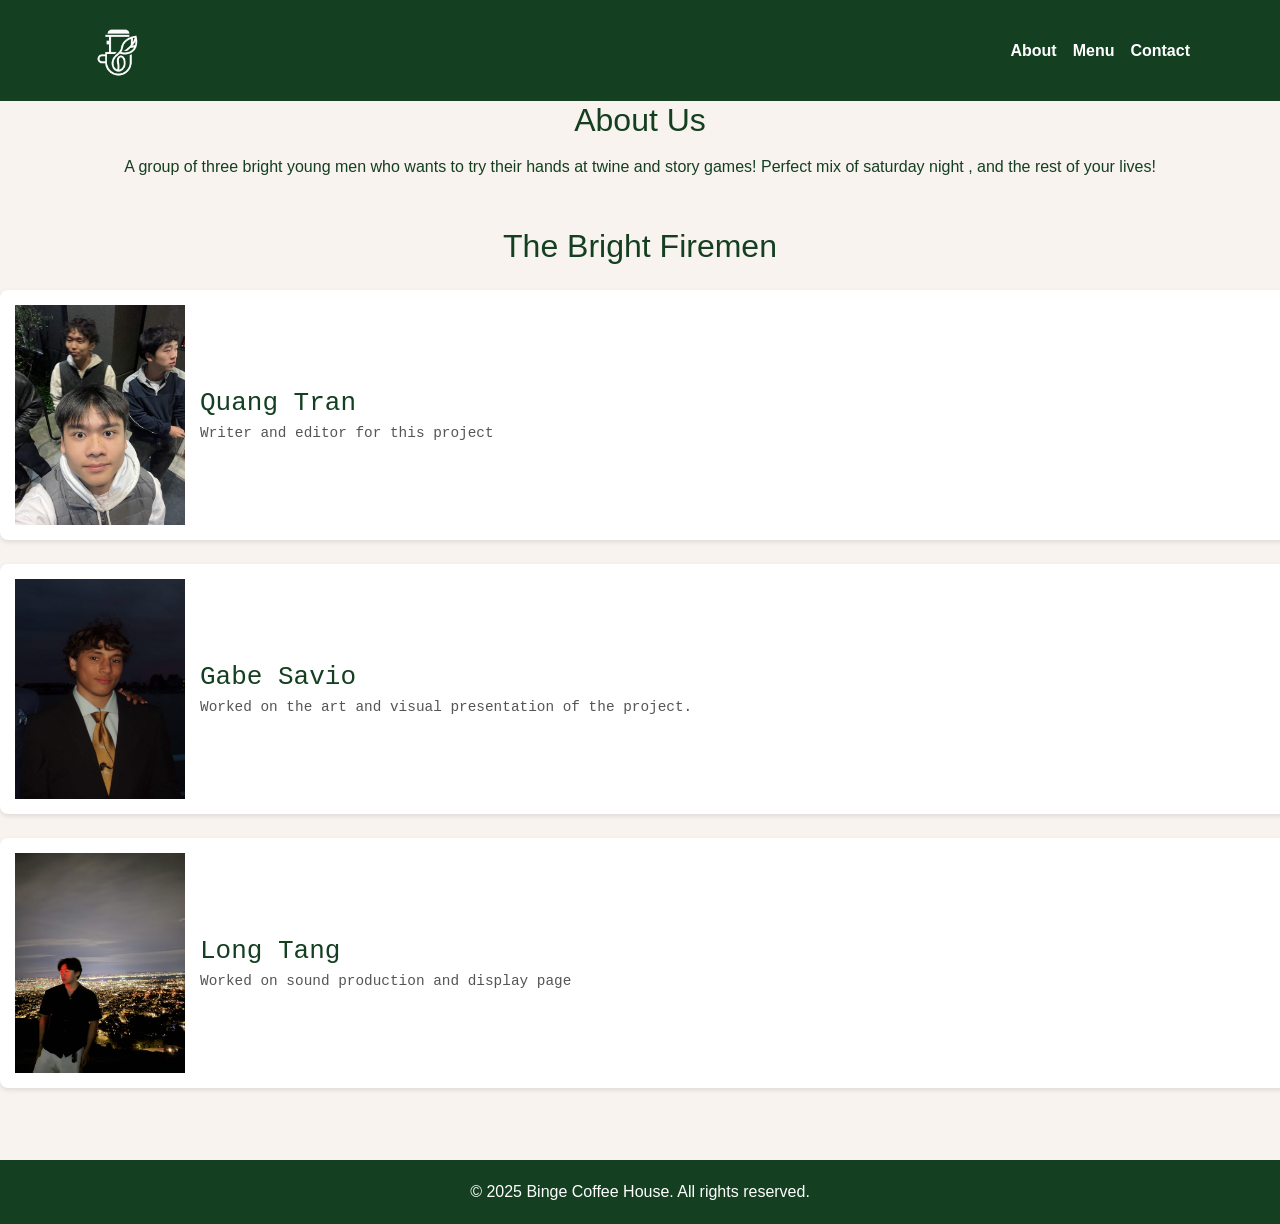
==== about.html @ 935ad3fd "wowow" ====
<!DOCTYPE html>
<html lang="en">
<head>
  <meta charset="UTF-8" />
  <meta name="viewport" content="width=device-width, initial-scale=1" />
  <title>Binge Coffee House</title>
  <!-- Bootstrap CSS CDN -->
  <link href="https://cdn.jsdelivr.net/npm/bootstrap@5.3.3/dist/css/bootstrap.min.css" rel="stylesheet" />

  <link rel="stylesheet" href="style.css" />

</head>
<body>

  <!-- Navbar -->
  <nav class="navbar navbar-expand-lg">
    <div class="container">
      <a class="navbar-brand" href="index.html"><img src="images/Jul 11, 2025, 11_19_41 AM.png"style="height: 75px;"></a>
      <button class="navbar-toggler bg-light" type="button" data-bs-toggle="collapse" data-bs-target="#navbarNav">
        <span class="navbar-toggler-icon text-dark"></span>
      </button>
      <div class="collapse navbar-collapse justify-content-end" id="navbarNav">
        <ul class="navbar-nav">
          <li class="nav-item"><a class="nav-link" href="about.html">About</a></li>
          <li class="nav-item"><a class="nav-link" href="menu.html">Menu</a></li>
          <li class="nav-item"><a class="nav-link" href="contact.html">Contact</a></li>
        </ul>
      </div>
    </div>
  </nav>

 
    <!-- About -->
    <section id="about" class="mb-5">
      <h2 class="mb-3 text-center">About Us</h2>
      <p style="text-align: center;">A group of three bright young men who wants to try their hands at twine and story games! Perfect mix of saturday night , and the rest of your lives!</p>
    </section>

      <!-- Menu -->
<section id="menu" class="mb-5">
  <h2 class="mb-4 text-center">The Bright Firemen</h2>
  <div class="row">
    <div class="col-md-6">
      <div class="menu-item d-flex mb-4">
        <img src="images/quang.jpg" style="height: 220px; width: 170px; margin-right: 15px;" />
        <div class="d-flex flex-column justify-content-center">
          <div class="d-flex justify-content-between" style="width: 100%;">
            <span>Quang Tran</span>
          </div>
          <span style="font-size: 0.9rem; color: #555;">Writer and editor for this project</span>
        </div>
      </div>

      <div class="menu-item d-flex mb-4">
        <img src="images/gabe.png" style="height: 220px; width: 170px; margin-right: 15px;" />
        <div class="d-flex flex-column justify-content-center">
          <div class="d-flex justify-content-between" style="width: 100%;">
            <span>Gabe Savio</span>
          </div>
          <span style="font-size: 0.9rem; color: #555;">Worked on the art and visual presentation of the project.</span>
        </div>
      </div>
   
         <div class="menu-item d-flex mb-4">
        <img src="images/long.jpg" style="height: 220px; width: 170px; margin-right: 15px;" />
        <div class="d-flex flex-column justify-content-center">
          <div class="d-flex justify-content-between" style="width: 100%;">
            <span>Long Tang</span>
          </div>
          <span style="font-size: 0.9rem; color: #555;">Worked on sound production and display page</span>
        </div>
      </div>
    </div>
  </div>
</section>
  <!-- Footer -->
  <footer>
    &copy; 2025 Binge Coffee House. All rights reserved.
  </footer>

  <!-- Bootstrap JS (for navbar toggle) -->
  <script src="https://cdn.jsdelivr.net/npm/bootstrap@5.3.3/dist/js/bootstrap.bundle.min.js"></script>
</body>
</html>
---- style.css ----
body {
  background-color: #f8f3ef;
  color: #143f21;
  font-family: 'Segoe UI', sans-serif;
}
#descriptions{
font-family: Cambria, Cochin, Georgia, Times, 'Times New Roman', serif;
font-size: medium;
}
.navbar {
  background-color: #143f21;
}
.navbar-brand, .nav-link {
  color: #fff !important;
  font-weight: bold;
}
.hero {
  background-image: url('https://images.squarespace-cdn.com/content/v1/673925059feafc19da587db2/c47ba6ce-5263-4a9c-834e-839a4fa09772/_CA14722.jpg?format=2500w');
  background-size: cover;
  background-position: center;
  background-repeat: no-repeat;
  
  padding: 60px 20px;

  text-align: center;
  color: rgb(255, 255, 255);
  font-family: monospace;
  font-weight: bold;
  font-size: x-large;
}
.hero h1 {
  font-family: monospace;
  font-weight: 500;
  font-size: 3rem;
  color: #f8f3ef;
  margin-bottom: 10px;
}
.menu-item {
  background-color: #fff;
  font-family: monospace;
  font-size: xx-large;
  border-radius: 8px;
  box-shadow: 0 2px 5px rgba(0,0,0,0.1);
  padding: 15px;
  margin-bottom: 15px;
  width: 1520px;
  height: 250px;
  
}
footer {
  background-color: #143f21;
  color: white;
  padding: 20px 10px;
  text-align: center;
  margin-top: 40px;
}
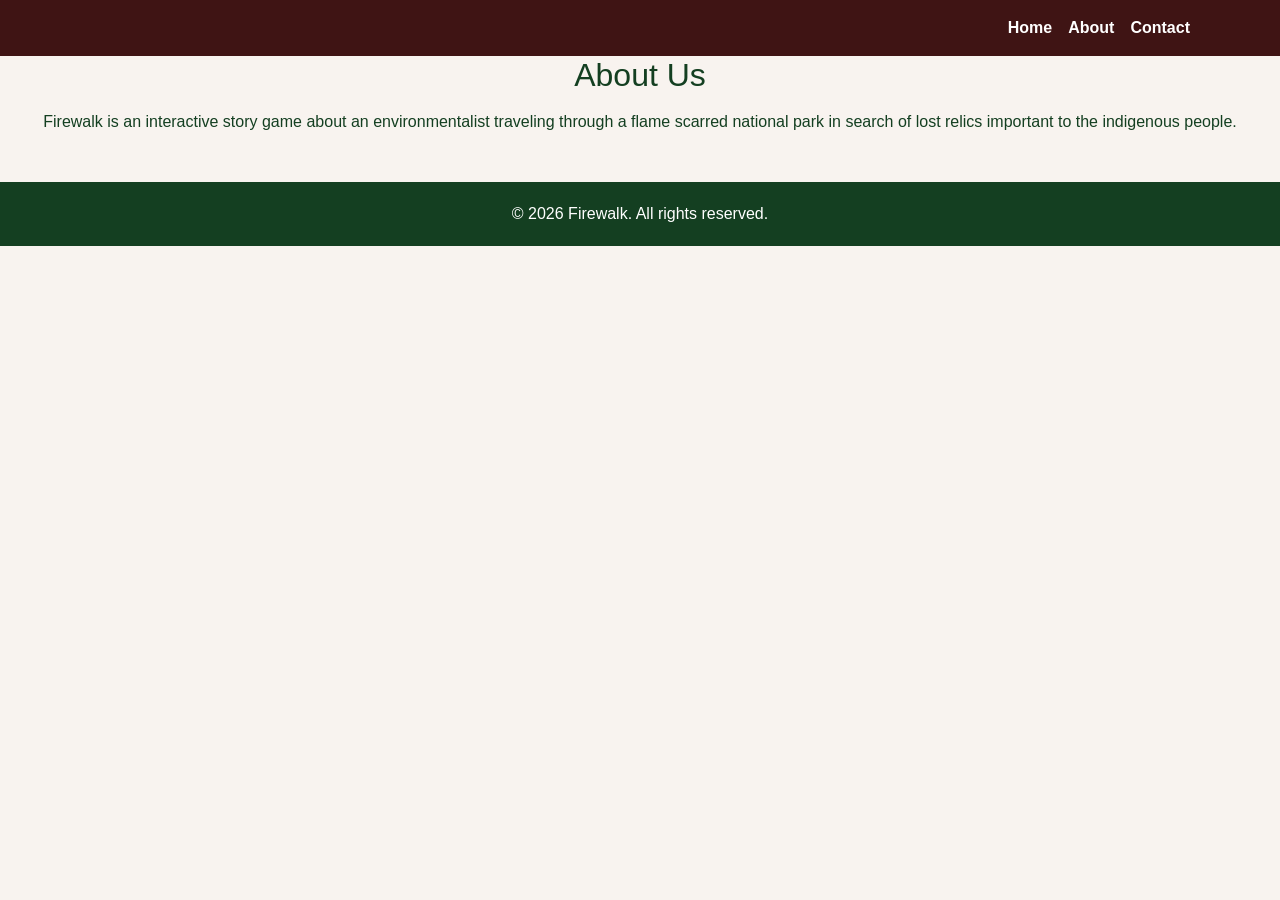
==== commit 8176fa37: "rah rah rahhhh" ====
--- a/about.html
+++ b/about.html
@@ -3,7 +3,7 @@
 <head>
   <meta charset="UTF-8" />
   <meta name="viewport" content="width=device-width, initial-scale=1" />
-  <title>Binge Coffee House</title>
+  <title>Firewalk</title>
   <!-- Bootstrap CSS CDN -->
   <link href="https://cdn.jsdelivr.net/npm/bootstrap@5.3.3/dist/css/bootstrap.min.css" rel="stylesheet" />
 
@@ -15,14 +15,13 @@
   <!-- Navbar -->
   <nav class="navbar navbar-expand-lg">
     <div class="container">
-      <a class="navbar-brand" href="index.html"><img src="images/Jul 11, 2025, 11_19_41 AM.png"style="height: 75px;"></a>
       <button class="navbar-toggler bg-light" type="button" data-bs-toggle="collapse" data-bs-target="#navbarNav">
         <span class="navbar-toggler-icon text-dark"></span>
       </button>
       <div class="collapse navbar-collapse justify-content-end" id="navbarNav">
         <ul class="navbar-nav">
+          <li class="nav-item"><a class="nav-link" href="index.html">Home</a></li>
           <li class="nav-item"><a class="nav-link" href="about.html">About</a></li>
-          <li class="nav-item"><a class="nav-link" href="menu.html">Menu</a></li>
           <li class="nav-item"><a class="nav-link" href="contact.html">Contact</a></li>
         </ul>
       </div>
@@ -33,49 +32,13 @@
     <!-- About -->
     <section id="about" class="mb-5">
       <h2 class="mb-3 text-center">About Us</h2>
-      <p style="text-align: center;">A group of three bright young men who wants to try their hands at twine and story games! Perfect mix of saturday night , and the rest of your lives!</p>
+      <p style="text-align: center;">Firewalk is an interactive story game about an environmentalist traveling through a flame scarred national park in search of lost relics important to the indigenous people.</p>
     </section>
 
-      <!-- Menu -->
-<section id="menu" class="mb-5">
-  <h2 class="mb-4 text-center">The Bright Firemen</h2>
-  <div class="row">
-    <div class="col-md-6">
-      <div class="menu-item d-flex mb-4">
-        <img src="images/quang.jpg" style="height: 220px; width: 170px; margin-right: 15px;" />
-        <div class="d-flex flex-column justify-content-center">
-          <div class="d-flex justify-content-between" style="width: 100%;">
-            <span>Quang Tran</span>
-          </div>
-          <span style="font-size: 0.9rem; color: #555;">Writer and editor for this project</span>
-        </div>
-      </div>
 
-      <div class="menu-item d-flex mb-4">
-        <img src="images/gabe.png" style="height: 220px; width: 170px; margin-right: 15px;" />
-        <div class="d-flex flex-column justify-content-center">
-          <div class="d-flex justify-content-between" style="width: 100%;">
-            <span>Gabe Savio</span>
-          </div>
-          <span style="font-size: 0.9rem; color: #555;">Worked on the art and visual presentation of the project.</span>
-        </div>
-      </div>
-   
-         <div class="menu-item d-flex mb-4">
-        <img src="images/long.jpg" style="height: 220px; width: 170px; margin-right: 15px;" />
-        <div class="d-flex flex-column justify-content-center">
-          <div class="d-flex justify-content-between" style="width: 100%;">
-            <span>Long Tang</span>
-          </div>
-          <span style="font-size: 0.9rem; color: #555;">Worked on sound production and display page</span>
-        </div>
-      </div>
-    </div>
-  </div>
-</section>
   <!-- Footer -->
   <footer>
-    &copy; 2025 Binge Coffee House. All rights reserved.
+    &copy; 2026 Firewalk. All rights reserved.
   </footer>
 
   <!-- Bootstrap JS (for navbar toggle) -->
--- a/style.css
+++ b/style.css
@@ -8,14 +8,15 @@
 font-size: medium;
 }
 .navbar {
-  background-color: #143f21;
+  background-color: #3f1414;
 }
 .navbar-brand, .nav-link {
   color: #fff !important;
   font-weight: bold;
 }
 .hero {
-  background-image: url('https://images.squarespace-cdn.com/content/v1/673925059feafc19da587db2/c47ba6ce-5263-4a9c-834e-839a4fa09772/_CA14722.jpg?format=2500w');
+  /*background-image: url('https://images.squarespace-cdn.com/content/v1/673925059feafc19da587db2/c47ba6ce-5263-4a9c-834e-839a4fa09772/_CA14722.jpg?format=2500w');
+  */
   background-size: cover;
   background-position: center;
   background-repeat: no-repeat;
@@ -23,7 +24,7 @@
   padding: 60px 20px;
 
   text-align: center;
-  color: rgb(255, 255, 255);
+  color: rgb(0, 0, 0);
   font-family: monospace;
   font-weight: bold;
   font-size: x-large;
@@ -32,7 +33,7 @@
   font-family: monospace;
   font-weight: 500;
   font-size: 3rem;
-  color: #f8f3ef;
+  color: #000000;
   margin-bottom: 10px;
 }
 .menu-item {
@@ -43,9 +44,7 @@
   box-shadow: 0 2px 5px rgba(0,0,0,0.1);
   padding: 15px;
   margin-bottom: 15px;
-  width: 1520px;
-  height: 250px;
-  
+  min-height: 250px;
 }
 footer {
   background-color: #143f21;
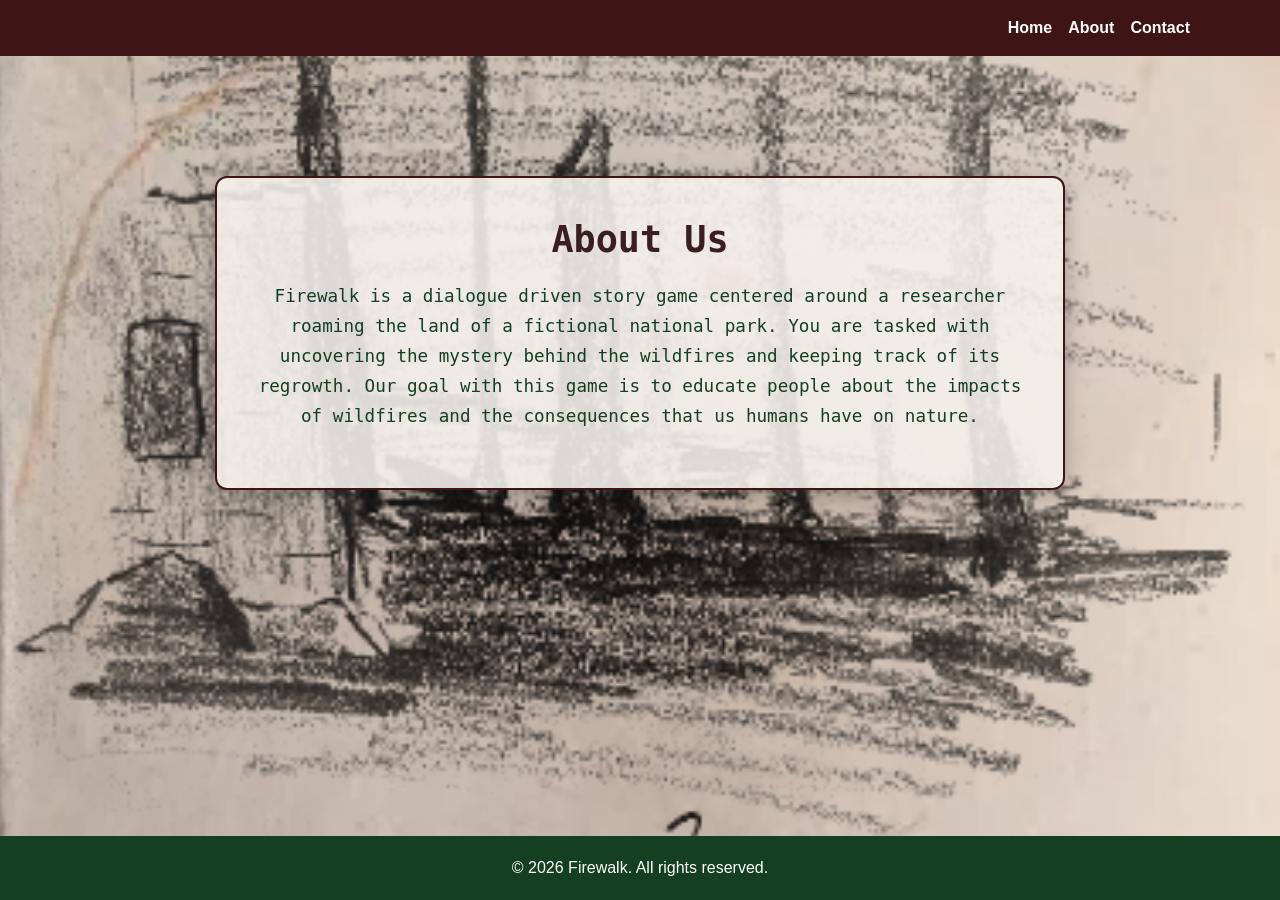
==== commit c8da8e74: "final" ====
--- a/about.html
+++ b/about.html
@@ -10,7 +10,7 @@
   <link rel="stylesheet" href="style.css" />
 
 </head>
-<body>
+<body class="about-page">
 
   <!-- Navbar -->
   <nav class="navbar navbar-expand-lg">
@@ -30,10 +30,12 @@
 
  
     <!-- About -->
-    <section id="about" class="mb-5">
-      <h2 class="mb-3 text-center">About Us</h2>
-      <p style="text-align: center;">Firewalk is an interactive story game about an environmentalist traveling through a flame scarred national park in search of lost relics important to the indigenous people.</p>
-    </section>
+    <section id="about" class="about-box">
+  <h2>About Us</h2>
+  <p>
+    Firewalk is a dialogue driven story game centered around a researcher roaming the land of a fictional national park. You are tasked with uncovering the mystery behind the wildfires and keeping track of its regrowth. Our goal with this game is to educate people about the impacts of wildfires and the consequences that us humans have on nature.
+  </p>
+</section>
 
 
   <!-- Footer -->
--- a/style.css
+++ b/style.css
@@ -14,28 +14,121 @@
   color: #fff !important;
   font-weight: bold;
 }
+
 .hero {
-  /*background-image: url('https://images.squarespace-cdn.com/content/v1/673925059feafc19da587db2/c47ba6ce-5263-4a9c-834e-839a4fa09772/_CA14722.jpg?format=2500w');
-  */
+  background-image: url("images/mapfirewalk.png");
   background-size: cover;
   background-position: center;
   background-repeat: no-repeat;
-  
-  padding: 60px 20px;
+
+  min-height: 100vh;
+
+  display: flex;
+  flex-direction: column;
+  justify-content: center;
+    align-items: center;
 
   text-align: center;
-  color: rgb(0, 0, 0);
+  color: #3b1f1f;
+  text-shadow: 2px 2px 5px rgba(255, 240, 220, 0.9);
   font-family: monospace;
   font-weight: bold;
   font-size: x-large;
 }
 .hero h1 {
+  
   font-family: monospace;
   font-weight: 500;
-  font-size: 3rem;
-  color: #000000;
+  font-size: 5rem;
+  color: #3b1f1f;
+  text-shadow: 2px 2px 5px rgba(255, 240, 220, 0.9);
   margin-bottom: 10px;
 }
+
+.play-button {
+  margin-top: 25px;
+  padding: 12px 30px;
+
+  background-color: #4b1717;
+  color: #f5eadc;
+
+  font-family: monospace;
+  font-size: 1.2rem;
+  font-weight: bold;
+  text-decoration: none;
+
+  border: 2px solid #2b0c0c;
+  border-radius: 8px;
+
+  transition: 0.3s;
+}
+
+.play-button:hover {
+  background-color: #8d0101;
+  color: white;
+  transform: scale(1.05);
+}
+
+.about-page {
+  background-image: url("images/mapfirewalk.png");
+  background-size: cover;
+  background-position: center;
+  background-repeat: no-repeat;
+  background-attachment: fixed;
+
+  min-height: 100vh;
+}
+
+.about-box {
+  max-width: 850px;
+  margin: 120px auto;
+  padding: 40px;
+
+  background-color: rgba(248, 243, 239, 0.88);
+  border: 2px solid #3f1414;
+  border-radius: 12px;
+
+  text-align: center;
+  color: #143f21;
+  font-family: monospace;
+
+  box-shadow: 0 4px 20px rgba(0, 0, 0, 0.25);
+}
+
+.about-box h2 {
+  color: #3b1f1f;
+  font-size: 2.3rem;
+  font-weight: bold;
+  margin-bottom: 20px;
+}
+
+.about-box p {
+  font-size: 1.1rem;
+  line-height: 1.7;
+}
+
+html, body {
+  margin: 0;
+  min-height: 100%;
+}
+
+body.about-page {
+  min-height: 100vh;
+
+  display: flex;
+  flex-direction: column;
+
+  background-image: url("images/treetest.png");
+  background-size: cover;
+  background-position: center;
+  background-repeat: no-repeat;
+  background-attachment: fixed;
+}
+
+.about-page footer {
+  margin-top: auto;
+}
+
 .menu-item {
   background-color: #fff;
   font-family: monospace;
@@ -46,6 +139,7 @@
   margin-bottom: 15px;
   min-height: 250px;
 }
+
 footer {
   background-color: #143f21;
   color: white;
